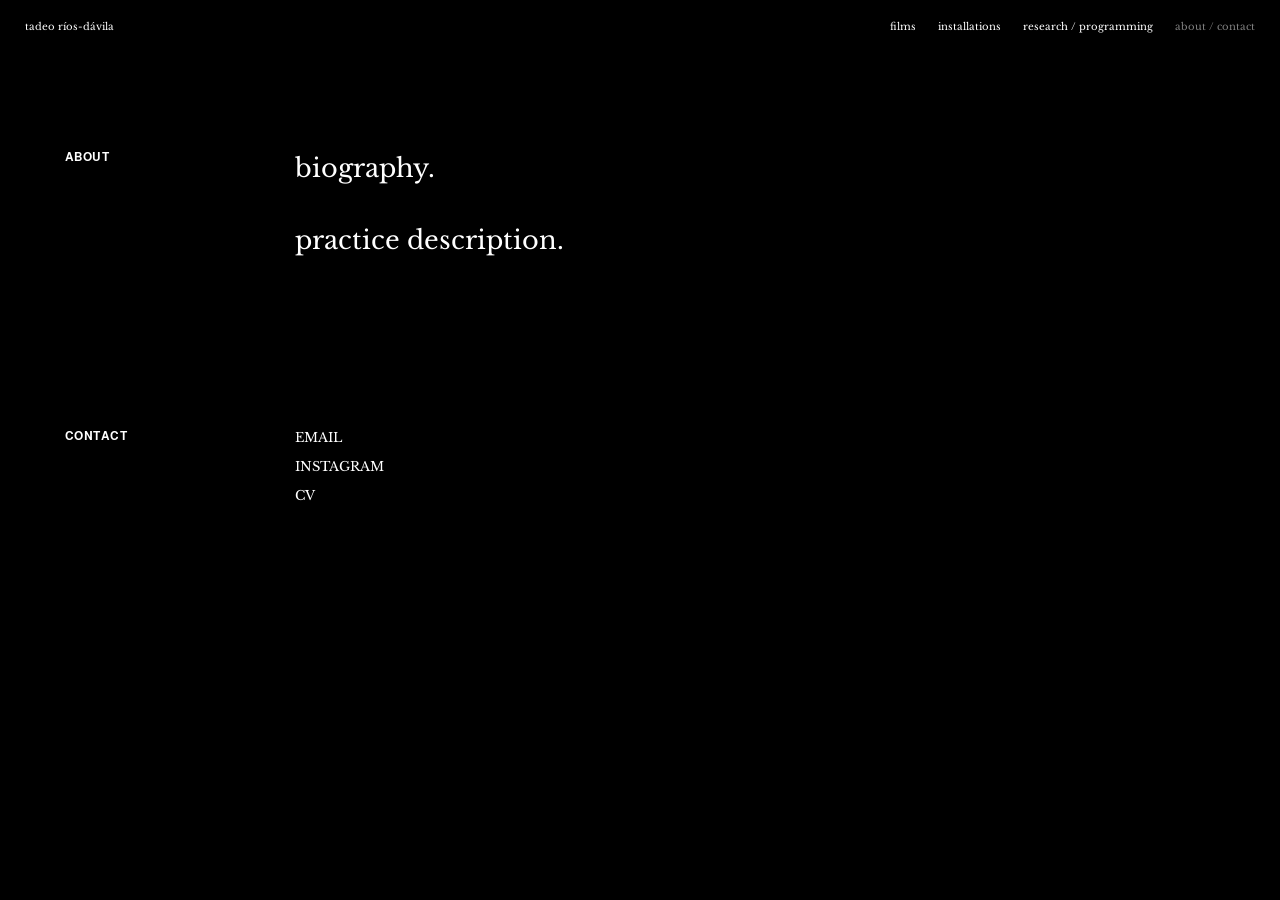
==== about/index.html @ 34fd7b39 "Add files via upload" ====
<!DOCTYPE html>
<html lang="en">
<head>
  <meta charset="UTF-8">
  <meta name="viewport" content="width=device-width, initial-scale=1.0">
  <title>about / contact — tadeo ríos-dávila</title>

  <link rel="preconnect" href="https://fonts.googleapis.com">
  <link rel="preconnect" href="https://fonts.gstatic.com" crossorigin>
  <link href="https://fonts.googleapis.com/css2?family=Almarai:ital,wght@1,800&family=Libre+Baskerville:wght@400;700&display=swap" rel="stylesheet">

  <link rel="stylesheet" href="/assets/site-transition.css">
</head>
<body>

<div id="site-transition-overlay"></div>

<div id="about-page">

  <nav class="about-navigation">
    <a href="/" class="about-nav-name">tadeo ríos-dávila</a>
    <div class="about-nav-links">
      <a href="/films">films</a>
      <a href="/installations">installations</a>
      <a href="/research">research / programming</a>
      <a href="/about" class="about-nav-current">about / contact</a>
    </div>
  </nav>

  <main class="about-content">

    <!-- ABOUT -->
    <section class="about-statement">
      <div class="about-label">ABOUT</div>
      <div class="about-text">
        <p>biography.</p>
        <p>practice description.</p>
      </div>
    </section>

    <!-- CONTACT -->
    <section class="contact-section">
      <div class="about-label">CONTACT</div>
      <div class="contact-links">
        <a href="mailto:YOUR-EMAIL">EMAIL</a>
        <a href="YOUR-INSTAGRAM-URL">INSTAGRAM</a>
        <a href="YOUR-CV-URL">CV</a>
      </div>
    </section>

  </main>

<style>

#about-page {
  min-height: 100vh;
  width: 100%;
  background: #000;
  color: #fff;
  font-family: "Libre Baskerville", serif;
  box-sizing: border-box;
}

.about-navigation {
  position: fixed;
  z-index: 50;
  top: 22px;
  left: 25px;
  right: 25px;
  display: flex;
  align-items: center;
  justify-content: space-between;
  font-size: 10px;
  line-height: 1;
}

.about-navigation a {
  color: #fff;
  text-decoration: none;
  border: none;
  box-shadow: none;
  transition: opacity 0.3s ease;
}

.about-navigation a:hover { opacity: 0.45; }
.about-nav-name { flex-shrink: 0; }
.about-nav-links { display: flex; align-items: center; gap: 22px; }
.about-nav-current { opacity: 0.5; }

.about-content {
  width: 100%;
  max-width: 1200px;
  margin: 0 auto;
  padding: 150px 25px 120px;
  box-sizing: border-box;
}

.about-statement {
  display: grid;
  grid-template-columns: 180px minmax(0, 650px);
  column-gap: 50px;
  margin-bottom: 170px;
}

.about-label {
  font-family: "Almarai", sans-serif;
  font-size: 12px;
  font-weight: 700;
  letter-spacing: 0.04em;
}

.about-text {
  font-size: clamp(18px, 2vw, 28px);
  line-height: 1.45;
}

.about-text p { margin: 0 0 35px; }
.about-text p:last-child { margin-bottom: 0; }

.contact-section {
  display: grid;
  grid-template-columns: 180px 1fr;
  column-gap: 50px;
}

.contact-links {
  display: flex;
  flex-direction: column;
  align-items: flex-start;
  gap: 12px;
}

.contact-links a {
  color: #fff;
  font-family: "Libre Baskerville", serif;
  font-size: 13px;
  text-decoration: none;
  border: none;
  box-shadow: none;
  transition: opacity 0.3s ease;
}

.contact-links a:hover { opacity: 0.45; }

@media (max-width: 700px) {
  .about-navigation { top: 18px; left: 18px; right: 18px; font-size: 8px; }
  .about-nav-links { gap: 10px; }
  .about-content { padding: 115px 18px 80px; }
  .about-statement, .contact-section { display: block; }
  .about-label { margin-bottom: 30px; }
  .about-statement { margin-bottom: 100px; }
  .about-text { font-size: 18px; }
}

</style>

</div>

<script src="/assets/site-transition.js"></script>
</body>
</html>
---- assets/site-transition.css ----
/* =========================================================
   SITE-WIDE PAGE TRANSITION
   Linked from every page's <head>. Paints the page black
   immediately (no white flash before content/CSS loads) and
   provides the fade overlay used during navigation.
========================================================= */

html, body {
  background: #000 !important;
  margin: 0;
}

#site-transition-overlay {
  position: fixed;
  inset: 0;
  z-index: 999999;
  background: #000;
  opacity: 0;
  pointer-events: none;
  transition: opacity 0.4s ease;
}

#site-transition-overlay.active {
  opacity: 1;
  pointer-events: auto;
}
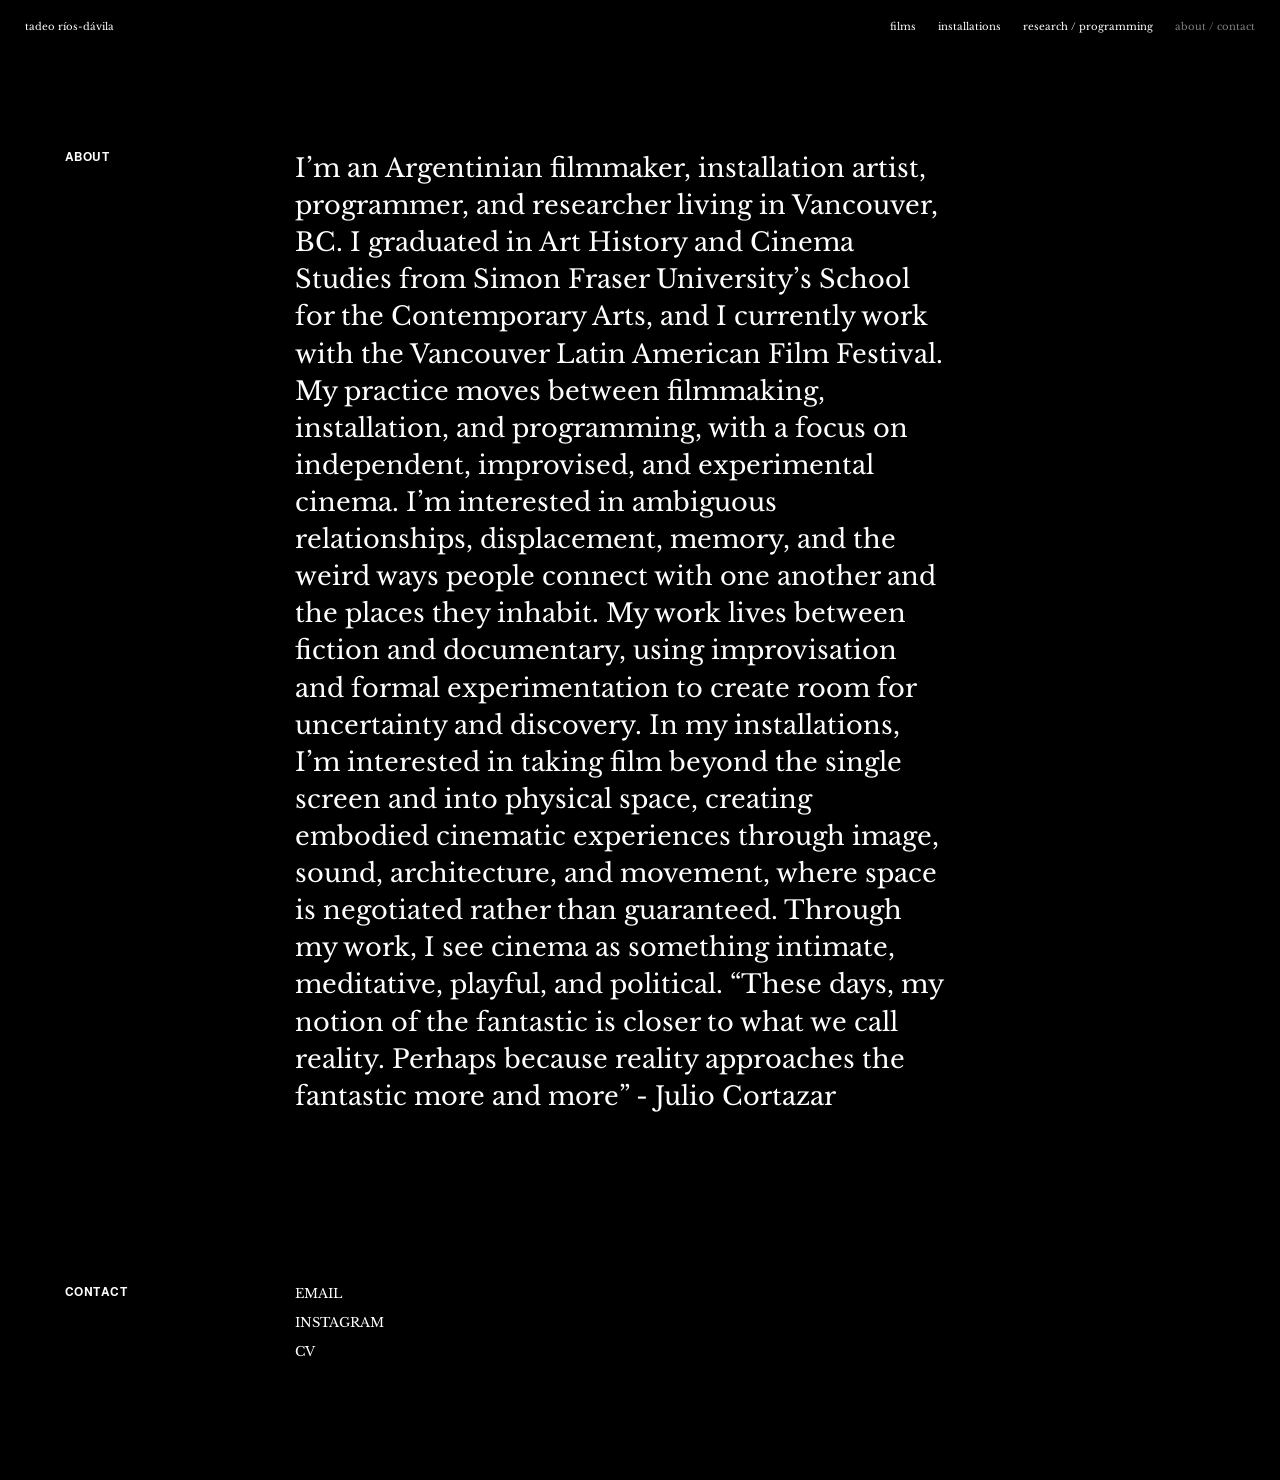
==== commit bef934b8: "Revise about section with detailed biography and links Updated biography and practice description wi" ====
--- a/about/index.html
+++ b/about/index.html
@@ -33,8 +33,15 @@
     <section class="about-statement">
       <div class="about-label">ABOUT</div>
       <div class="about-text">
-        <p>biography.</p>
-        <p>practice description.</p>
+        <p>I’m an Argentinian filmmaker, installation artist, programmer, and researcher living in Vancouver, BC. I graduated in Art History and Cinema Studies from Simon Fraser University’s School for the Contemporary Arts, and I currently work with the Vancouver Latin American Film Festival.
+
+My practice moves between filmmaking, installation, and programming, with a focus on independent, improvised, and experimental cinema. I’m interested in ambiguous relationships, displacement, memory, and the weird ways people connect with one another and the places they inhabit. My work lives between fiction and documentary, using improvisation and formal experimentation to create room for uncertainty and discovery.
+
+In my installations, I’m interested in taking film beyond the single screen and into physical space, creating embodied cinematic experiences through image, sound, architecture, and movement, where space is negotiated rather than guaranteed. Through my work, I see cinema as something intimate, meditative, playful, and political. 
+
+“These days, my notion of the fantastic is closer to what we call reality. Perhaps because reality approaches the fantastic more and more” - Julio Cortazar
+</p>
+        
       </div>
     </section>
 
@@ -42,8 +49,8 @@
     <section class="contact-section">
       <div class="about-label">CONTACT</div>
       <div class="contact-links">
-        <a href="mailto:YOUR-EMAIL">EMAIL</a>
-        <a href="YOUR-INSTAGRAM-URL">INSTAGRAM</a>
+        <a href="mailto:rios.tadeo.ca@gmail.com">EMAIL</a>
+        <a href="https://www.instagram.com/storiesonthebidet/">INSTAGRAM</a>
         <a href="YOUR-CV-URL">CV</a>
       </div>
     </section>
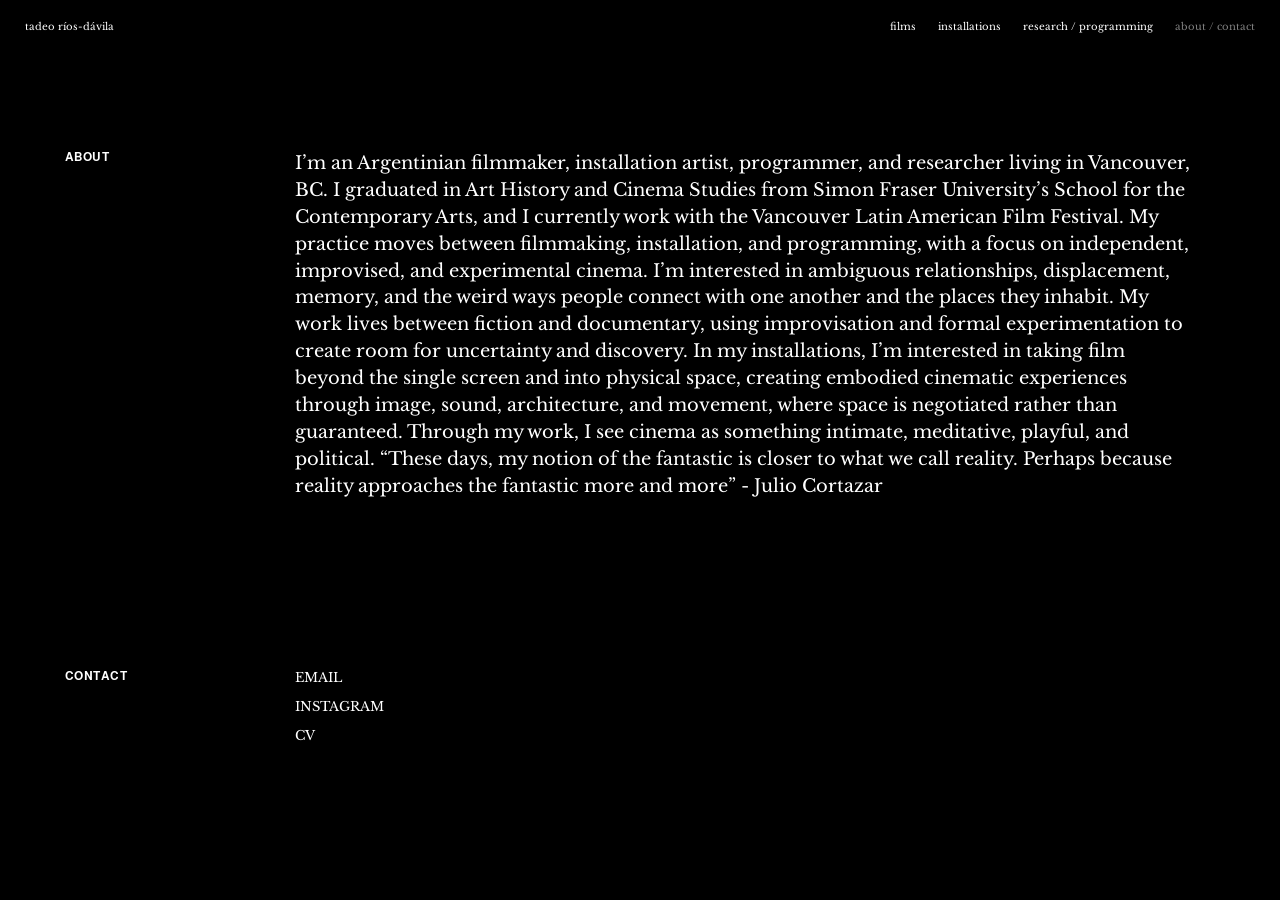
==== commit 6fe9ef93: "Adjust layout and styling in about page" ====
--- a/about/index.html
+++ b/about/index.html
@@ -104,7 +104,7 @@
 
 .about-statement {
   display: grid;
-  grid-template-columns: 180px minmax(0, 650px);
+  grid-template-columns: 180px minmax(0, 900px);
   column-gap: 50px;
   margin-bottom: 170px;
 }
@@ -117,11 +117,11 @@
 }
 
 .about-text {
-  font-size: clamp(18px, 2vw, 28px);
-  line-height: 1.45;
+  font-size: clamp(15px, 1.4vw, 20px);
+  line-height: 1.5;
 }
 
-.about-text p { margin: 0 0 35px; }
+.about-text p { margin: 0 0 55px; }
 .about-text p:last-child { margin-bottom: 0; }
 
 .contact-section {
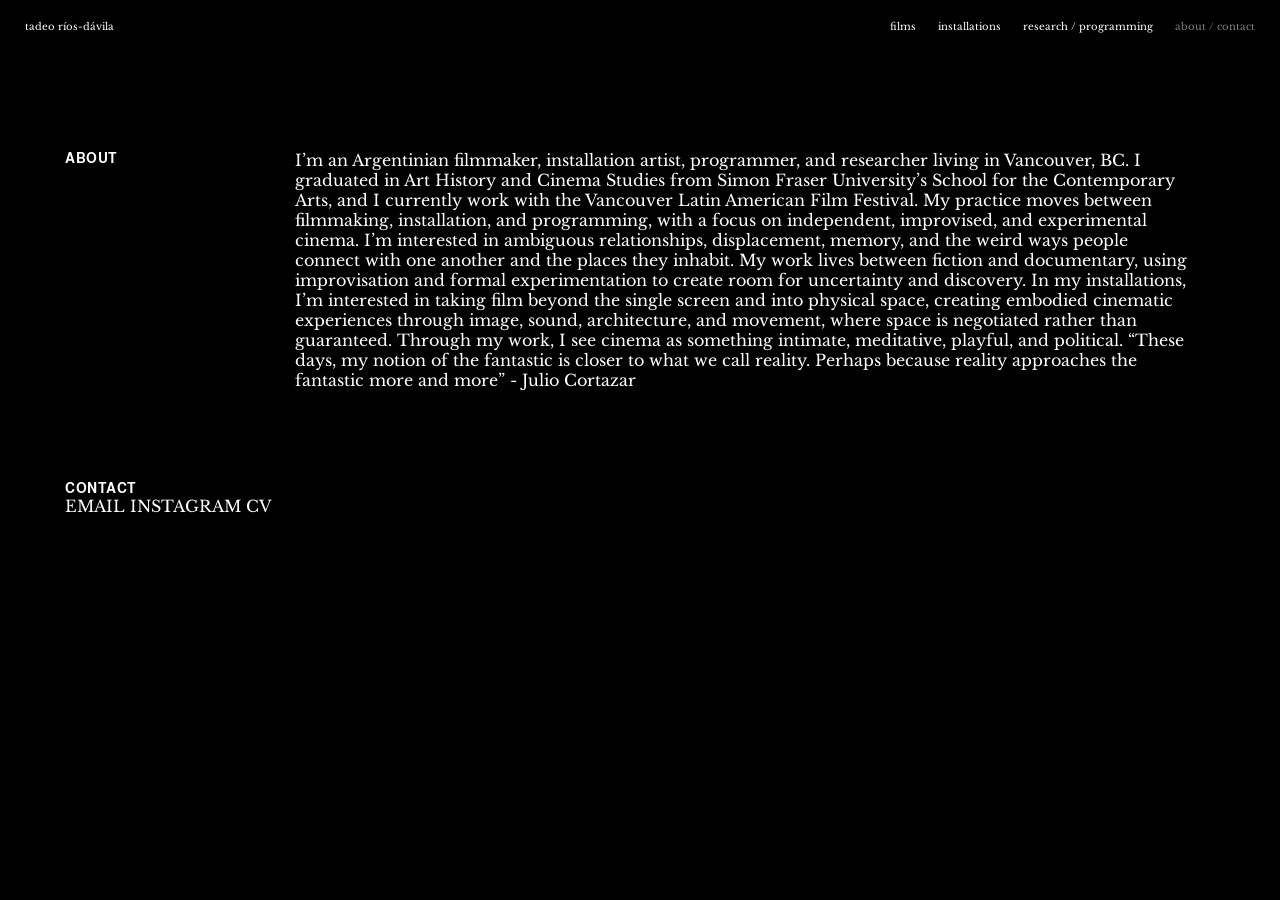
==== commit 335078c4: "Update styles in about/index.html" ====
--- a/about/index.html
+++ b/about/index.html
@@ -106,41 +106,38 @@
   display: grid;
   grid-template-columns: 180px minmax(0, 900px);
   column-gap: 50px;
-  margin-bottom: 170px;
+  margin-bottom: 90px;
 }
 
 .about-label {
   font-family: "Almarai", sans-serif;
-  font-size: 12px;
+  font-size: 14px;
   font-weight: 700;
   letter-spacing: 0.04em;
 }
 
-.about-text {
-  font-size: clamp(15px, 1.4vw, 20px);
-  line-height: 1.5;
+.about-text p {
+  margin: 0 0 30px;
+  text-indent: 1.5em;
 }
 
-.about-text p { margin: 0 0 55px; }
-.about-text p:last-child { margin-bottom: 0; }
-
-.contact-section {
-  display: grid;
-  grid-template-columns: 180px 1fr;
-  column-gap: 50px;
+.about-text p:first-child {
+  text-indent: 0;
 }
 
-.contact-links {
-  display: flex;
-  flex-direction: column;
-  align-items: flex-start;
-  gap: 12px;
+.about-text p:last-child {
+  margin-bottom: 0;
+}
+
+.about-text p + p {
+  padding-top: 35px;
+  border-top: 1px solid rgba(255, 255, 255, 0.15);\
 }
 
 .contact-links a {
   color: #fff;
   font-family: "Libre Baskerville", serif;
-  font-size: 13px;
+  font-size: 16px;
   text-decoration: none;
   border: none;
   box-shadow: none;
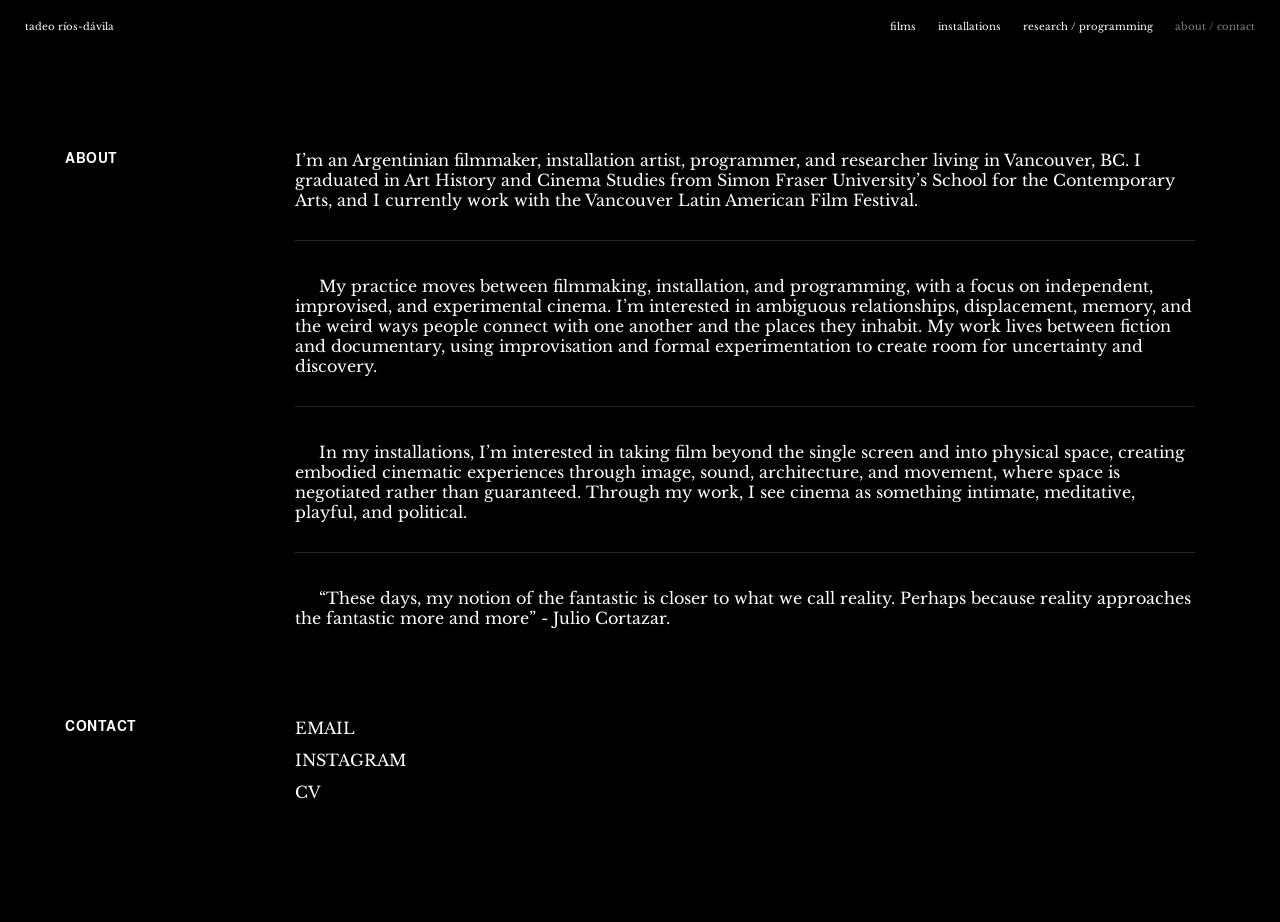
==== commit 4890e88b: "Fix HTML formatting and update text content" ====
--- a/about/index.html
+++ b/about/index.html
@@ -35,12 +35,11 @@
       <div class="about-text">
         <p>I’m an Argentinian filmmaker, installation artist, programmer, and researcher living in Vancouver, BC. I graduated in Art History and Cinema Studies from Simon Fraser University’s School for the Contemporary Arts, and I currently work with the Vancouver Latin American Film Festival.
 
-My practice moves between filmmaking, installation, and programming, with a focus on independent, improvised, and experimental cinema. I’m interested in ambiguous relationships, displacement, memory, and the weird ways people connect with one another and the places they inhabit. My work lives between fiction and documentary, using improvisation and formal experimentation to create room for uncertainty and discovery.
+        <p>My practice moves between filmmaking, installation, and programming, with a focus on independent, improvised, and experimental cinema. I’m interested in ambiguous relationships, displacement, memory, and the weird ways people connect with one another and the places they inhabit. My work lives between fiction and documentary, using improvisation and formal experimentation to create room for uncertainty and discovery.
 
-In my installations, I’m interested in taking film beyond the single screen and into physical space, creating embodied cinematic experiences through image, sound, architecture, and movement, where space is negotiated rather than guaranteed. Through my work, I see cinema as something intimate, meditative, playful, and political. 
+        <p>In my installations, I’m interested in taking film beyond the single screen and into physical space, creating embodied cinematic experiences through image, sound, architecture, and movement, where space is negotiated rather than guaranteed. Through my work, I see cinema as something intimate, meditative, playful, and political. 
 
-“These days, my notion of the fantastic is closer to what we call reality. Perhaps because reality approaches the fantastic more and more” - Julio Cortazar
-</p>
+        <p>“These days, my notion of the fantastic is closer to what we call reality. Perhaps because reality approaches the fantastic more and more” - Julio Cortazar.
         
       </div>
     </section>
@@ -131,9 +130,21 @@
 
 .about-text p + p {
   padding-top: 35px;
-  border-top: 1px solid rgba(255, 255, 255, 0.15);\
+  border-top: 1px solid rgba(255, 255, 255, 0.15);
+}
+  
+.contact-section {
+  display: grid;
+  grid-template-columns: 180px 1fr;
+  column-gap: 50px;
 }
 
+.contact-links {
+  display: flex;
+  flex-direction: column;
+  align-items: flex-start;
+  gap: 12px;
+}
 .contact-links a {
   color: #fff;
   font-family: "Libre Baskerville", serif;
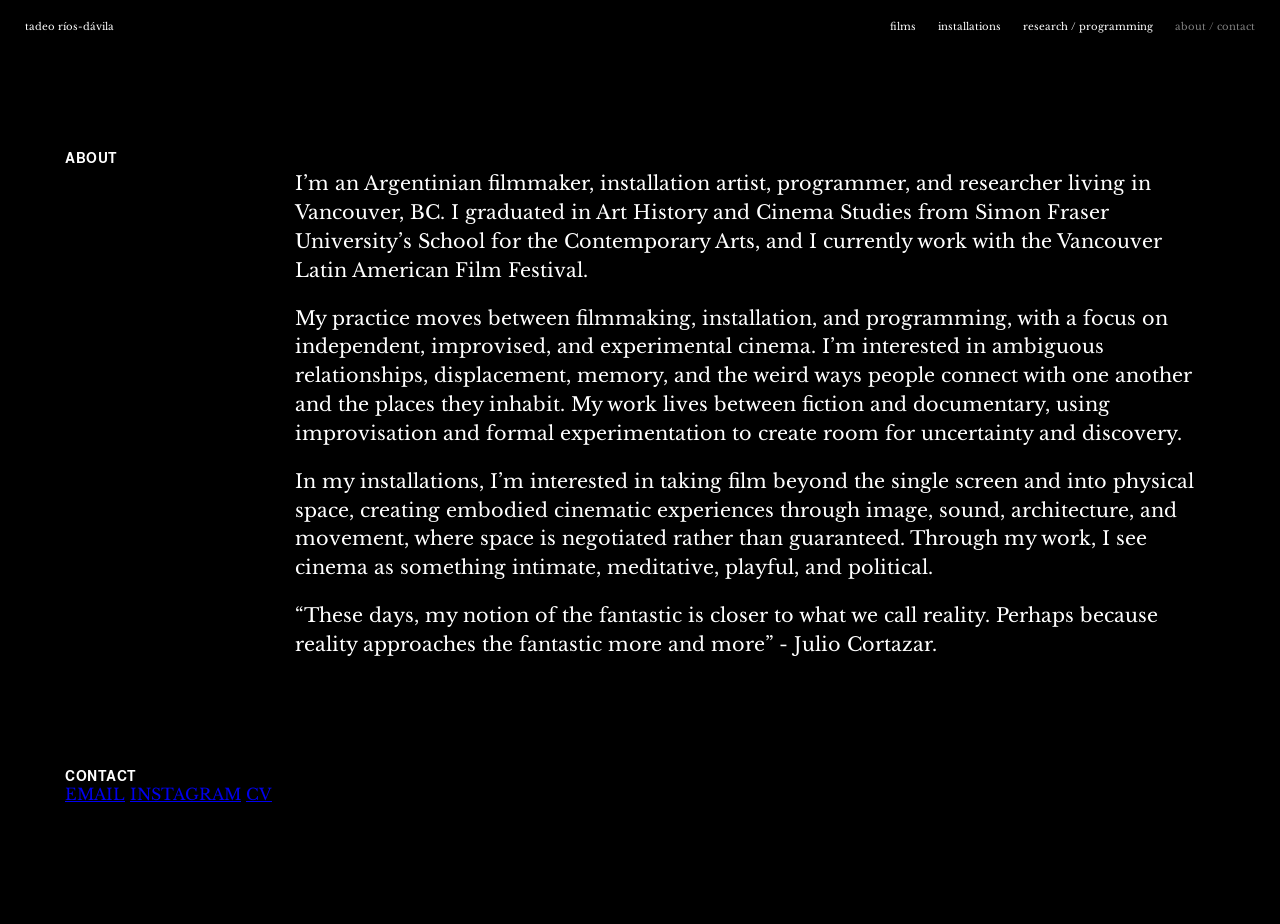
==== commit a3c1edf9: "Add responsive font size to about text" ====
--- a/about/index.html
+++ b/about/index.html
@@ -115,6 +115,10 @@
   letter-spacing: 0.04em;
 }
 
+.about-text {
+  font-size: clamp(17px, 1.5vw, 22px);
+  line-height: 1.5;
+  
 .about-text p {
   margin: 0 0 30px;
   text-indent: 1.5em;
@@ -130,7 +134,6 @@
 
 .about-text p + p {
   padding-top: 35px;
-  border-top: 1px solid rgba(255, 255, 255, 0.15);
 }
   
 .contact-section {
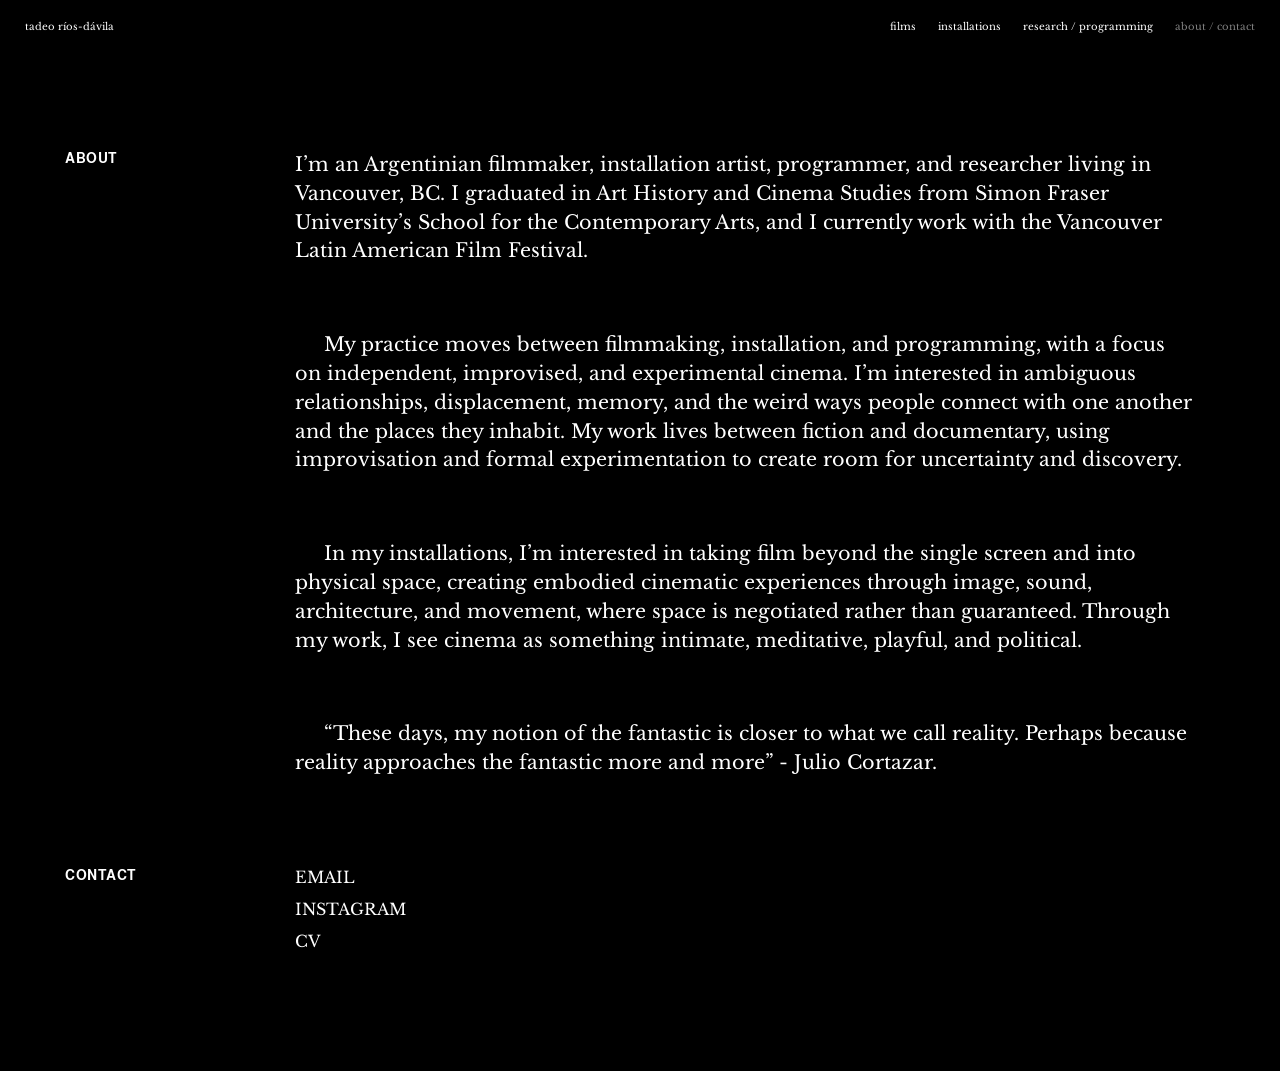
==== commit f1630676: "Update index.html" ====
--- a/about/index.html
+++ b/about/index.html
@@ -118,6 +118,7 @@
 .about-text {
   font-size: clamp(17px, 1.5vw, 22px);
   line-height: 1.5;
+}
   
 .about-text p {
   margin: 0 0 30px;
